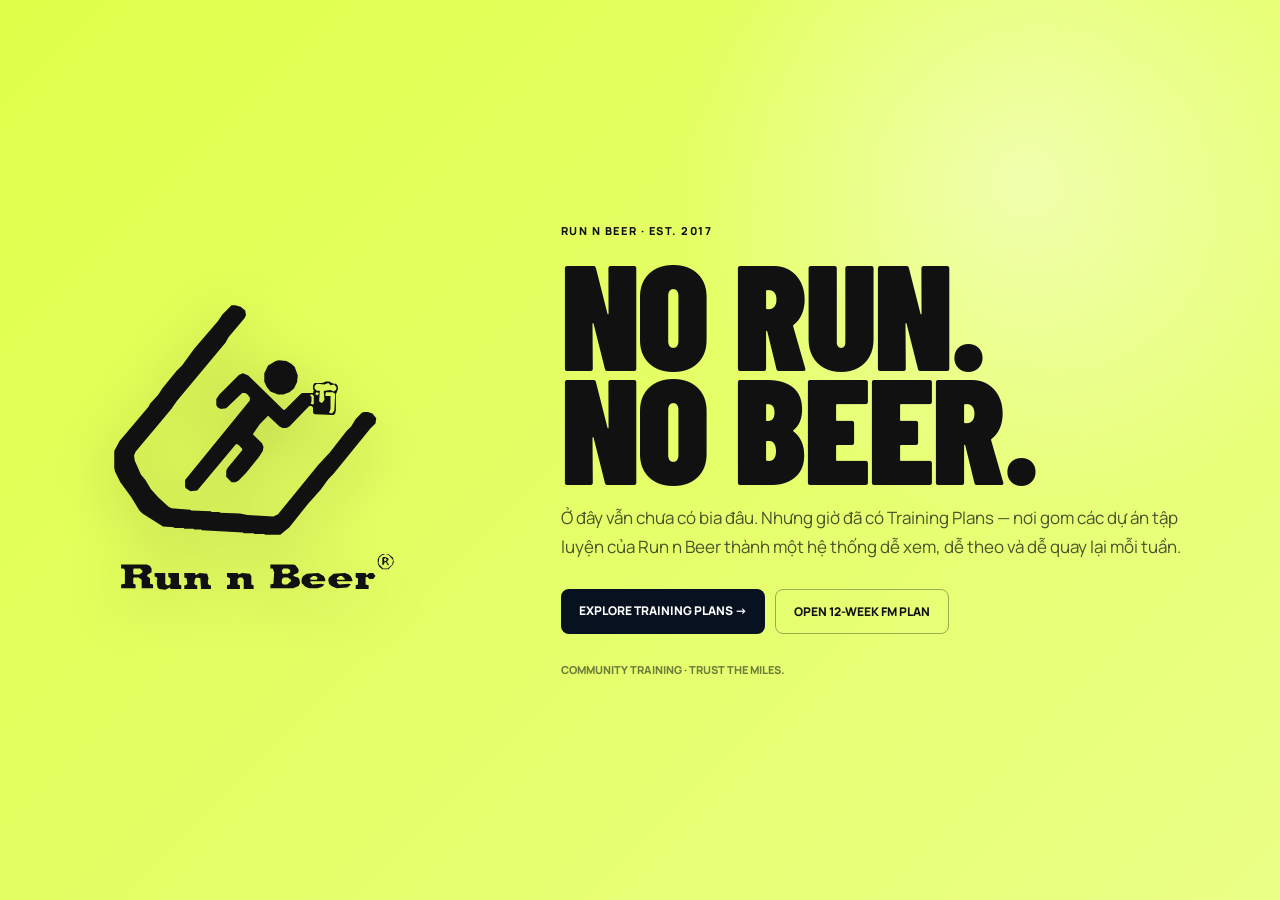
==== index.html @ bb9e76ec "Use updated Run n Beer logo on homepage" ====
<!DOCTYPE html>
<html lang="vi">
<head>
  <meta charset="utf-8" />
  <meta name="viewport" content="width=device-width,initial-scale=1" />
  <title>Run n Beer — No Run No Beer</title>
  <meta name="description" content="Run n Beer community training hub." />
  <link rel="preconnect" href="https://fonts.googleapis.com">
  <link rel="preconnect" href="https://fonts.gstatic.com" crossorigin>
  <link href="https://fonts.googleapis.com/css2?family=Barlow+Condensed:wght@700;800;900&family=Manrope:wght@400;600;700;800&display=swap" rel="stylesheet">
  <link rel="stylesheet" href="/assets/site.css" />
  <style>
    .home-hero{min-height:100vh;display:grid;align-items:center;position:relative;overflow:hidden;background:linear-gradient(135deg,#dfff4a 0%,#eaff86 100%);color:#111}
    .home-hero:before{content:'';position:absolute;inset:0;background:radial-gradient(circle at 80% 20%,rgba(255,255,255,.45),transparent 28%)}
    .home-grid{position:relative;display:grid;grid-template-columns:.8fr 1.2fr;gap:48px;align-items:center;padding-top:54px;padding-bottom:54px}
    .home-logo{width:min(310px,70vw);filter:drop-shadow(0 14px 30px rgba(0,0,0,.2))}
    .home-kicker{font-size:11px;font-weight:900;text-transform:uppercase;letter-spacing:.14em}
    .home-title{font:900 clamp(70px,12vw,150px)/.76 'Barlow Condensed',sans-serif;text-transform:uppercase;margin:16px 0 22px;letter-spacing:-.02em}
    .home-title span{display:block}
    .home-copy{max-width:620px;font-size:17px;line-height:1.7;color:rgba(17,17,17,.72)}
    .home-actions{display:flex;gap:10px;flex-wrap:wrap;margin-top:28px}
    .home-primary{display:inline-flex;padding:13px 18px;border-radius:8px;background:#08111f;color:#fff!important;font-size:12px;font-weight:900;text-transform:uppercase}
    .home-secondary{display:inline-flex;padding:13px 18px;border-radius:8px;border:1px solid rgba(17,17,17,.35);color:#111!important;font-size:12px;font-weight:900;text-transform:uppercase}
    .home-note{margin-top:28px;font-size:11px;font-weight:800;text-transform:uppercase;color:rgba(17,17,17,.55)}
    @media(max-width:760px){.home-grid{grid-template-columns:1fr;text-align:center}.home-logo{margin:auto}.home-copy{margin:auto}.home-actions{justify-content:center}.home-title{font-size:84px}}
  </style>
</head>
<body class="rn-site">
  <main class="home-hero">
    <div class="rn-wrap home-grid">
      <div><img class="home-logo" src="/logo.svg" alt="Run n Beer logo"></div>
      <div>
        <div class="home-kicker">Run n Beer · Est. 2017</div>
        <h1 class="home-title"><span>No Run.</span><span>No Beer.</span></h1>
        <p class="home-copy">Ở đây vẫn chưa có bia đâu. Nhưng giờ đã có Training Plans — nơi gom các dự án tập luyện của Run n Beer thành một hệ thống dễ xem, dễ theo và dễ quay lại mỗi tuần.</p>
        <div class="home-actions">
          <a class="home-primary" href="/plan/">Explore Training Plans →</a>
          <a class="home-secondary" href="/plan/full-marathon/12-week/">Open 12-Week FM Plan</a>
        </div>
        <div class="home-note">Community training · Trust the miles.</div>
      </div>
    </div>
  </main>
</body>
</html>
---- assets/site.css ----
:root{--rn-navy:#08111f;--rn-navy2:#111f38;--rn-cream:#f7f1e3;--rn-orange:#f59e0b;--rn-lime:#dfff4a;--rn-muted:#aeb8c8;--rn-line:rgba(255,255,255,.12);--rn-ink:#142033}*{box-sizing:border-box}html{scroll-behavior:smooth}body.rn-site{margin:0;background:var(--rn-navy);color:#fff;font-family:Manrope,Arial,sans-serif;-webkit-font-smoothing:antialiased}body.rn-site a{color:inherit;text-decoration:none}.rn-wrap{max-width:1180px;margin:auto;padding:0 22px}.rn-breadcrumb{height:40px;display:flex;align-items:center;gap:8px;border-bottom:1px solid var(--rn-line);font-size:10px;font-weight:800;text-transform:uppercase;color:var(--rn-muted);white-space:nowrap;overflow:auto}.rn-breadcrumb a:hover{color:var(--rn-lime)}.rn-top{position:sticky;top:0;z-index:20;background:rgba(8,17,31,.92);backdrop-filter:blur(12px);border-bottom:1px solid var(--rn-line)}.rn-nav{height:64px;display:flex;align-items:center;justify-content:space-between;gap:20px}.rn-brand{display:flex;align-items:center;gap:10px;font:900 21px 'Barlow Condensed',sans-serif;text-transform:uppercase}.rn-brand img{width:34px;height:34px;border-radius:50%;object-fit:cover}.rn-brand b{color:var(--rn-orange)}.rn-links{display:flex;gap:22px;font-size:11px;font-weight:800;text-transform:uppercase;color:#d7deea}.rn-links a:hover{color:var(--rn-lime)}.rn-hero{position:relative;overflow:hidden;border-bottom:1px solid var(--rn-line);padding:86px 0 68px}.rn-hero:after{content:'R+B';position:absolute;right:-20px;bottom:-82px;font:900 clamp(180px,28vw,390px)/.7 'Barlow Condensed',sans-serif;color:rgba(255,255,255,.025);pointer-events:none}.rn-eyebrow{color:var(--rn-lime);font-size:11px;font-weight:800;text-transform:uppercase;letter-spacing:.13em}.rn-title{font:900 clamp(66px,10vw,128px)/.78 'Barlow Condensed',sans-serif;text-transform:uppercase;margin:18px 0 26px;max-width:900px}.rn-title .accent{color:var(--rn-orange)}.rn-lead{max-width:700px;color:var(--rn-muted);font-size:18px;line-height:1.7}.rn-actions{display:flex;gap:10px;flex-wrap:wrap;margin-top:28px}.rn-btn{display:inline-flex;align-items:center;justify-content:center;background:var(--rn-lime);color:#111!important;padding:13px 17px;border-radius:8px;font-size:12px;font-weight:900;text-transform:uppercase;transition:.18s}.rn-btn:hover{transform:translateY(-2px)}.rn-btn.secondary{background:transparent;color:#fff!important;border:1px solid var(--rn-line)}.rn-btn.secondary:hover{border-color:var(--rn-lime);color:var(--rn-lime)!important}.rn-section{padding:72px 0 94px}.rn-section-head{display:flex;justify-content:space-between;align-items:end;border-bottom:1px solid var(--rn-line);padding-bottom:18px;margin-bottom:32px}.rn-section-head h2{font:900 clamp(46px,7vw,76px)/.9 'Barlow Condensed',sans-serif;text-transform:uppercase;margin:5px 0}.rn-grid{display:grid;grid-template-columns:repeat(2,1fr);gap:14px}.rn-card{border:1px solid var(--rn-line);background:var(--rn-navy2);border-radius:16px;padding:28px;min-height:230px;display:flex;flex-direction:column;justify-content:space-between;transition:.18s}.rn-card:hover{transform:translateY(-3px);border-color:var(--rn-lime)}.rn-tag{font-size:10px;font-weight:900;color:var(--rn-orange);text-transform:uppercase;letter-spacing:.08em}.rn-card h2,.rn-card h3{font:900 44px/.95 'Barlow Condensed',sans-serif;text-transform:uppercase;margin:12px 0}.rn-card p{color:var(--rn-muted);line-height:1.65}.rn-go{font-size:11px;font-weight:900;text-transform:uppercase;color:var(--rn-lime);margin-top:24px}.rn-pills{display:flex;gap:9px;flex-wrap:wrap;margin-top:26px}.rn-pill{border:1px solid var(--rn-line);padding:8px 11px;border-radius:999px;font-size:10px;font-weight:800;text-transform:uppercase;color:#d7deea}.rn-footer{border-top:1px solid var(--rn-line);padding:30px 0 45px;color:var(--rn-muted);font-size:11px}.rn-footer-inner{display:flex;justify-content:space-between;gap:16px;flex-wrap:wrap}.rn-motto{font:800 15px 'Barlow Condensed',sans-serif;text-transform:uppercase;color:#fff}@media(max-width:760px){.rn-links{display:none}.rn-grid{grid-template-columns:1fr}.rn-hero{padding:64px 0 54px}.rn-title{font-size:72px}.rn-card{min-height:210px}.rn-footer-inner{display:block}.rn-motto{margin-top:8px}}
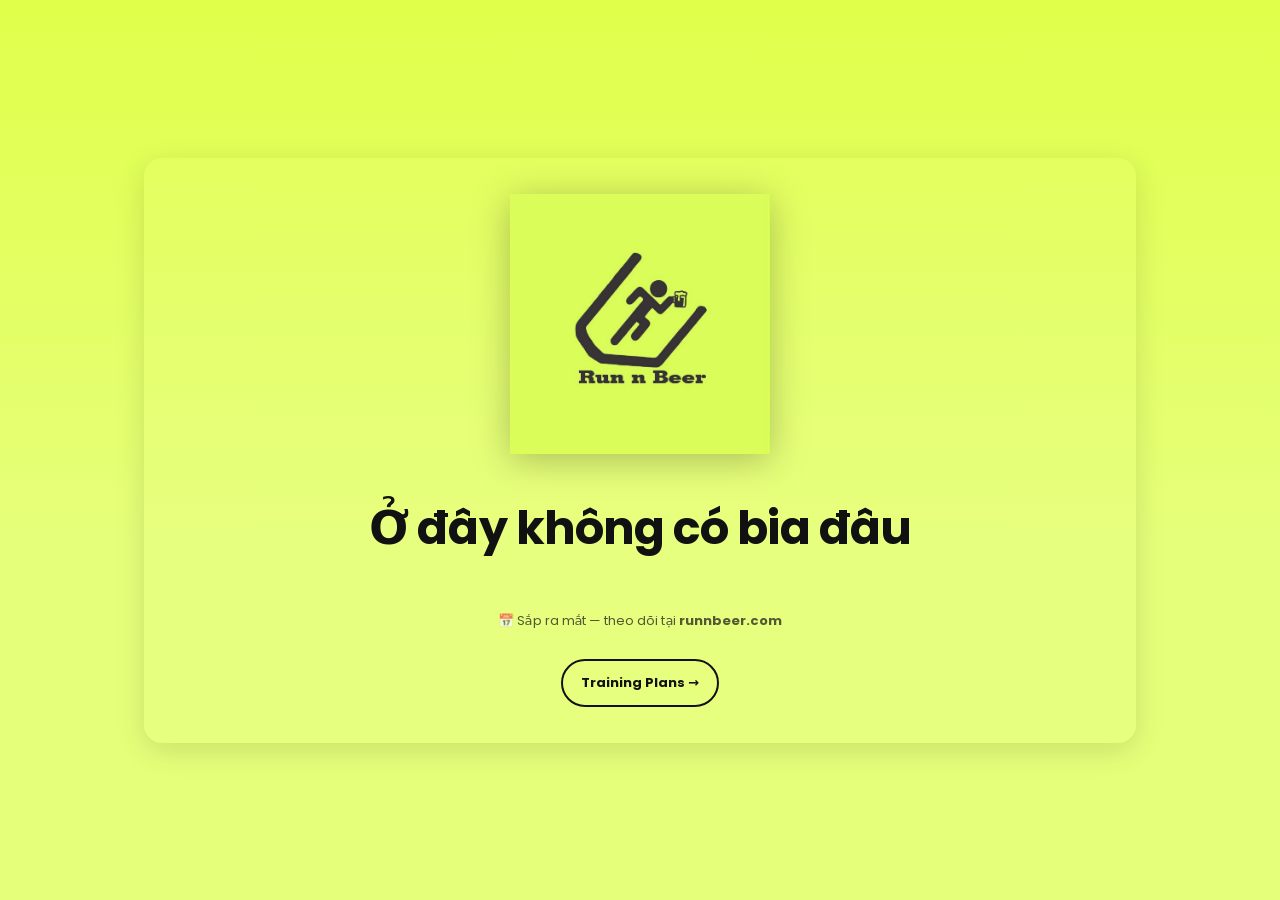
==== commit 157e2785: "Revert homepage to original logo and bubble effect" ====
--- a/index.html
+++ b/index.html
@@ -3,43 +3,125 @@
 <head>
   <meta charset="utf-8" />
   <meta name="viewport" content="width=device-width,initial-scale=1" />
-  <title>Run n Beer — No Run No Beer</title>
-  <meta name="description" content="Run n Beer community training hub." />
-  <link rel="preconnect" href="https://fonts.googleapis.com">
-  <link rel="preconnect" href="https://fonts.gstatic.com" crossorigin>
-  <link href="https://fonts.googleapis.com/css2?family=Barlow+Condensed:wght@700;800;900&family=Manrope:wght@400;600;700;800&display=swap" rel="stylesheet">
-  <link rel="stylesheet" href="/assets/site.css" />
+  <title>Run n Beer — Ở đây không có bia đâu</title>
+  <link href="https://fonts.googleapis.com/css2?family=Poppins:wght@400;600;700&display=swap" rel="stylesheet">
   <style>
-    .home-hero{min-height:100vh;display:grid;align-items:center;position:relative;overflow:hidden;background:linear-gradient(135deg,#dfff4a 0%,#eaff86 100%);color:#111}
-    .home-hero:before{content:'';position:absolute;inset:0;background:radial-gradient(circle at 80% 20%,rgba(255,255,255,.45),transparent 28%)}
-    .home-grid{position:relative;display:grid;grid-template-columns:.8fr 1.2fr;gap:48px;align-items:center;padding-top:54px;padding-bottom:54px}
-    .home-logo{width:min(310px,70vw);filter:drop-shadow(0 14px 30px rgba(0,0,0,.2))}
-    .home-kicker{font-size:11px;font-weight:900;text-transform:uppercase;letter-spacing:.14em}
-    .home-title{font:900 clamp(70px,12vw,150px)/.76 'Barlow Condensed',sans-serif;text-transform:uppercase;margin:16px 0 22px;letter-spacing:-.02em}
-    .home-title span{display:block}
-    .home-copy{max-width:620px;font-size:17px;line-height:1.7;color:rgba(17,17,17,.72)}
-    .home-actions{display:flex;gap:10px;flex-wrap:wrap;margin-top:28px}
-    .home-primary{display:inline-flex;padding:13px 18px;border-radius:8px;background:#08111f;color:#fff!important;font-size:12px;font-weight:900;text-transform:uppercase}
-    .home-secondary{display:inline-flex;padding:13px 18px;border-radius:8px;border:1px solid rgba(17,17,17,.35);color:#111!important;font-size:12px;font-weight:900;text-transform:uppercase}
-    .home-note{margin-top:28px;font-size:11px;font-weight:800;text-transform:uppercase;color:rgba(17,17,17,.55)}
-    @media(max-width:760px){.home-grid{grid-template-columns:1fr;text-align:center}.home-logo{margin:auto}.home-copy{margin:auto}.home-actions{justify-content:center}.home-title{font-size:84px}}
+    :root{
+      --bg: #dfff4a;
+      --accent: #111;
+      --muted: rgba(17,17,17,0.7);
+    }
+    html,body{height:100%;margin:0;font-family:'Poppins',system-ui,Segoe UI,Roboto,'Helvetica Neue',Arial;}
+    body{
+      background: linear-gradient(180deg, var(--bg), #e6ff7a 60%);
+      display:flex;
+      align-items:center;
+      justify-content:center;
+      text-rendering:optimizeLegibility;
+      -webkit-font-smoothing:antialiased;
+    }
+    .card{
+      width: min(920px, 94vw);
+      background: rgba(255,255,255,0.04);
+      border-radius:18px;
+      padding:36px;
+      box-shadow: 0 8px 30px rgba(0,0,0,0.12);
+      display:flex;
+      gap:28px;
+      align-items:center;
+      justify-content:center;
+      flex-direction:column;
+      text-align:center;
+      transform: translateY(0);
+      animation: popIn 700ms cubic-bezier(.2,.9,.3,1);
+    }
+    @keyframes popIn {
+      from { transform: translateY(10px) scale(.995); opacity:0; }
+      to { transform: translateY(0) scale(1); opacity:1; }
+    }
+    img.logo {
+      width: 260px;
+      max-width: 55%;
+      height: auto;
+      filter: drop-shadow(0 6px 18px rgba(0,0,0,0.25));
+    }
+    h1{
+      margin: 12px 0 6px;
+      font-size: 46px;
+      color: var(--accent);
+      letter-spacing: -0.02em;
+    }
+    p.lead{
+      margin:0;
+      color: var(--muted);
+      font-size:18px;
+    }
+    .cta{
+      display:inline-flex;
+      align-items:center;
+      justify-content:center;
+      padding:12px 18px;
+      border:2px solid #111;
+      border-radius:999px;
+      color:#111;
+      text-decoration:none;
+      font-size:13px;
+      font-weight:700;
+      transition:160ms ease;
+    }
+    .cta:hover{background:#111;color:var(--bg);transform:translateY(-2px)}
+
+    .bubbles{
+      position: absolute;
+      inset: 0;
+      pointer-events: none;
+      overflow: hidden;
+    }
+    .bubble{
+      position: absolute;
+      bottom: -120px;
+      width: 18px;
+      height: 18px;
+      background: rgba(255,255,255,0.45);
+      border-radius:50%;
+      filter: blur(6px);
+      animation: rise 8s linear infinite;
+      opacity: 0.75;
+    }
+    .bubble:nth-child(1){ left: 12%; width: 28px; height:28px; animation-duration:9s; animation-delay:0s; }
+    .bubble:nth-child(2){ left: 28%; width: 14px; height:14px; animation-duration:7.5s; animation-delay:1s; }
+    .bubble:nth-child(3){ left: 48%; width: 22px; height:22px; animation-duration:10s; animation-delay:2s; }
+    .bubble:nth-child(4){ left: 68%; width: 16px; height:16px; animation-duration:8.5s; animation-delay:3s; }
+    .bubble:nth-child(5){ left: 86%; width: 24px; height:24px; animation-duration:11s; animation-delay:1.5s; }
+
+    @keyframes rise {
+      0% { transform: translateY(0) scale(0.9); opacity:0; }
+      10% { opacity:0.7; }
+      100% { transform: translateY(-120vh) scale(1.2); opacity:0; }
+    }
+
+    footer{ margin-top:14px; font-size:13px; color:var(--muted) }
+    @media (max-width:520px){
+      h1{ font-size:28px; }
+      .card{ padding:20px; border-radius:14px; gap:12px; }
+      img.logo{ width: 180px; }
+    }
   </style>
 </head>
-<body class="rn-site">
-  <main class="home-hero">
-    <div class="rn-wrap home-grid">
-      <div><img class="home-logo" src="/logo.svg" alt="Run n Beer logo"></div>
-      <div>
-        <div class="home-kicker">Run n Beer · Est. 2017</div>
-        <h1 class="home-title"><span>No Run.</span><span>No Beer.</span></h1>
-        <p class="home-copy">Ở đây vẫn chưa có bia đâu. Nhưng giờ đã có Training Plans — nơi gom các dự án tập luyện của Run n Beer thành một hệ thống dễ xem, dễ theo và dễ quay lại mỗi tuần.</p>
-        <div class="home-actions">
-          <a class="home-primary" href="/plan/">Explore Training Plans →</a>
-          <a class="home-secondary" href="/plan/full-marathon/12-week/">Open 12-Week FM Plan</a>
-        </div>
-        <div class="home-note">Community training · Trust the miles.</div>
-      </div>
-    </div>
+<body>
+  <div class="bubbles" aria-hidden="true">
+    <div class="bubble"></div>
+    <div class="bubble"></div>
+    <div class="bubble"></div>
+    <div class="bubble"></div>
+    <div class="bubble"></div>
+  </div>
+
+  <main class="card" role="main" aria-labelledby="title">
+    <img src="logo.jpg" alt="Run n Beer logo" class="logo" />
+    <h1 id="title">Ở đây không có bia đâu</h1>
+    <footer>📅 Sắp ra mắt — theo dõi tại <strong>runnbeer.com</strong></footer>
+    <a class="cta" href="/plan/">Training Plans →</a>
   </main>
 </body>
 </html>
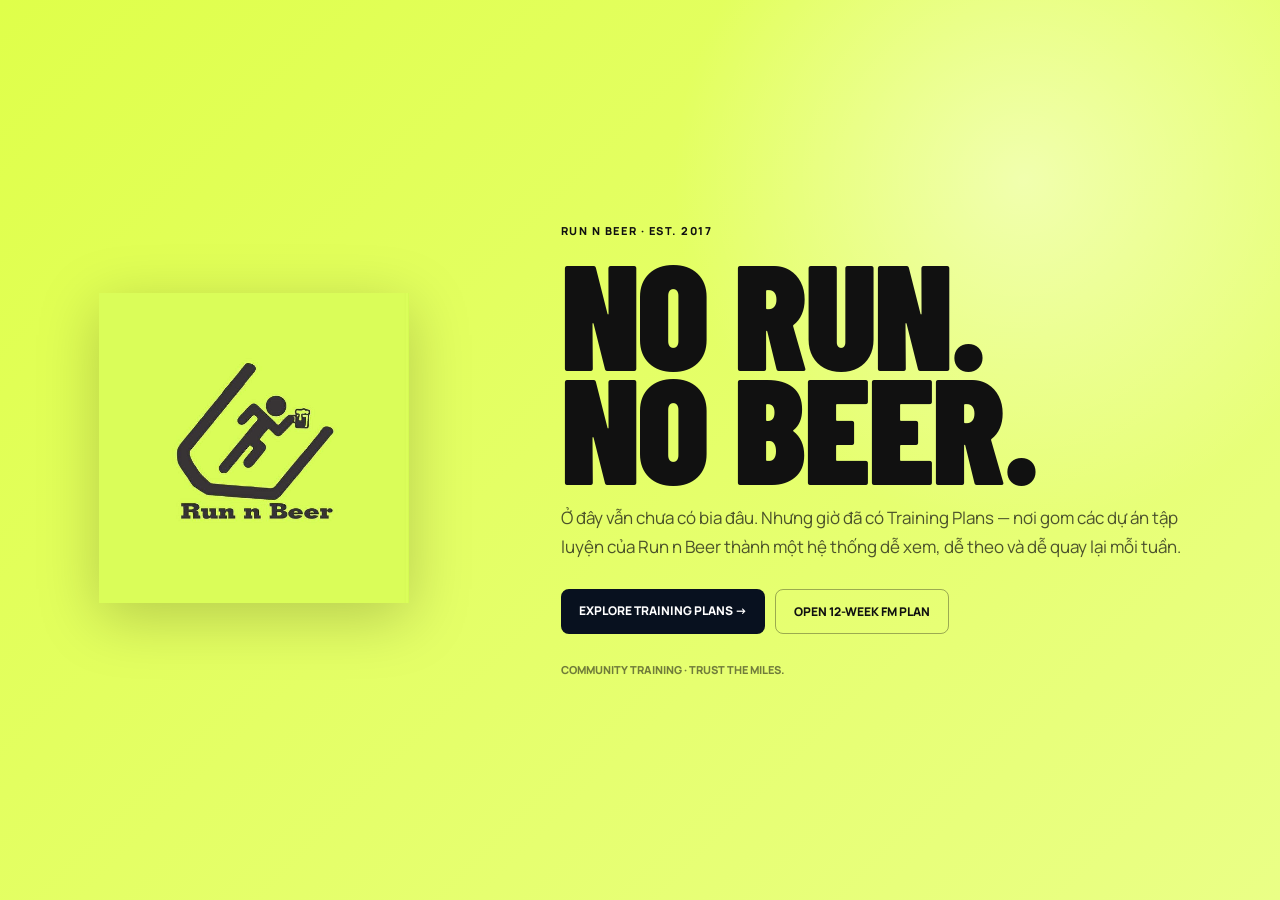
==== commit 07904b8b: "Restore No Run No Beer homepage with original logo" ====
--- a/index.html
+++ b/index.html
@@ -3,125 +3,43 @@
 <head>
   <meta charset="utf-8" />
   <meta name="viewport" content="width=device-width,initial-scale=1" />
-  <title>Run n Beer — Ở đây không có bia đâu</title>
-  <link href="https://fonts.googleapis.com/css2?family=Poppins:wght@400;600;700&display=swap" rel="stylesheet">
+  <title>Run n Beer — No Run No Beer</title>
+  <meta name="description" content="Run n Beer community training hub." />
+  <link rel="preconnect" href="https://fonts.googleapis.com">
+  <link rel="preconnect" href="https://fonts.gstatic.com" crossorigin>
+  <link href="https://fonts.googleapis.com/css2?family=Barlow+Condensed:wght@700;800;900&family=Manrope:wght@400;600;700;800&display=swap" rel="stylesheet">
+  <link rel="stylesheet" href="/assets/site.css" />
   <style>
-    :root{
-      --bg: #dfff4a;
-      --accent: #111;
-      --muted: rgba(17,17,17,0.7);
-    }
-    html,body{height:100%;margin:0;font-family:'Poppins',system-ui,Segoe UI,Roboto,'Helvetica Neue',Arial;}
-    body{
-      background: linear-gradient(180deg, var(--bg), #e6ff7a 60%);
-      display:flex;
-      align-items:center;
-      justify-content:center;
-      text-rendering:optimizeLegibility;
-      -webkit-font-smoothing:antialiased;
-    }
-    .card{
-      width: min(920px, 94vw);
-      background: rgba(255,255,255,0.04);
-      border-radius:18px;
-      padding:36px;
-      box-shadow: 0 8px 30px rgba(0,0,0,0.12);
-      display:flex;
-      gap:28px;
-      align-items:center;
-      justify-content:center;
-      flex-direction:column;
-      text-align:center;
-      transform: translateY(0);
-      animation: popIn 700ms cubic-bezier(.2,.9,.3,1);
-    }
-    @keyframes popIn {
-      from { transform: translateY(10px) scale(.995); opacity:0; }
-      to { transform: translateY(0) scale(1); opacity:1; }
-    }
-    img.logo {
-      width: 260px;
-      max-width: 55%;
-      height: auto;
-      filter: drop-shadow(0 6px 18px rgba(0,0,0,0.25));
-    }
-    h1{
-      margin: 12px 0 6px;
-      font-size: 46px;
-      color: var(--accent);
-      letter-spacing: -0.02em;
-    }
-    p.lead{
-      margin:0;
-      color: var(--muted);
-      font-size:18px;
-    }
-    .cta{
-      display:inline-flex;
-      align-items:center;
-      justify-content:center;
-      padding:12px 18px;
-      border:2px solid #111;
-      border-radius:999px;
-      color:#111;
-      text-decoration:none;
-      font-size:13px;
-      font-weight:700;
-      transition:160ms ease;
-    }
-    .cta:hover{background:#111;color:var(--bg);transform:translateY(-2px)}
-
-    .bubbles{
-      position: absolute;
-      inset: 0;
-      pointer-events: none;
-      overflow: hidden;
-    }
-    .bubble{
-      position: absolute;
-      bottom: -120px;
-      width: 18px;
-      height: 18px;
-      background: rgba(255,255,255,0.45);
-      border-radius:50%;
-      filter: blur(6px);
-      animation: rise 8s linear infinite;
-      opacity: 0.75;
-    }
-    .bubble:nth-child(1){ left: 12%; width: 28px; height:28px; animation-duration:9s; animation-delay:0s; }
-    .bubble:nth-child(2){ left: 28%; width: 14px; height:14px; animation-duration:7.5s; animation-delay:1s; }
-    .bubble:nth-child(3){ left: 48%; width: 22px; height:22px; animation-duration:10s; animation-delay:2s; }
-    .bubble:nth-child(4){ left: 68%; width: 16px; height:16px; animation-duration:8.5s; animation-delay:3s; }
-    .bubble:nth-child(5){ left: 86%; width: 24px; height:24px; animation-duration:11s; animation-delay:1.5s; }
-
-    @keyframes rise {
-      0% { transform: translateY(0) scale(0.9); opacity:0; }
-      10% { opacity:0.7; }
-      100% { transform: translateY(-120vh) scale(1.2); opacity:0; }
-    }
-
-    footer{ margin-top:14px; font-size:13px; color:var(--muted) }
-    @media (max-width:520px){
-      h1{ font-size:28px; }
-      .card{ padding:20px; border-radius:14px; gap:12px; }
-      img.logo{ width: 180px; }
-    }
+    .home-hero{min-height:100vh;display:grid;align-items:center;position:relative;overflow:hidden;background:linear-gradient(135deg,#dfff4a 0%,#eaff86 100%);color:#111}
+    .home-hero:before{content:'';position:absolute;inset:0;background:radial-gradient(circle at 80% 20%,rgba(255,255,255,.45),transparent 28%)}
+    .home-grid{position:relative;display:grid;grid-template-columns:.8fr 1.2fr;gap:48px;align-items:center;padding-top:54px;padding-bottom:54px}
+    .home-logo{width:min(310px,70vw);filter:drop-shadow(0 14px 30px rgba(0,0,0,.2))}
+    .home-kicker{font-size:11px;font-weight:900;text-transform:uppercase;letter-spacing:.14em}
+    .home-title{font:900 clamp(70px,12vw,150px)/.76 'Barlow Condensed',sans-serif;text-transform:uppercase;margin:16px 0 22px;letter-spacing:-.02em}
+    .home-title span{display:block}
+    .home-copy{max-width:620px;font-size:17px;line-height:1.7;color:rgba(17,17,17,.72)}
+    .home-actions{display:flex;gap:10px;flex-wrap:wrap;margin-top:28px}
+    .home-primary{display:inline-flex;padding:13px 18px;border-radius:8px;background:#08111f;color:#fff!important;font-size:12px;font-weight:900;text-transform:uppercase}
+    .home-secondary{display:inline-flex;padding:13px 18px;border-radius:8px;border:1px solid rgba(17,17,17,.35);color:#111!important;font-size:12px;font-weight:900;text-transform:uppercase}
+    .home-note{margin-top:28px;font-size:11px;font-weight:800;text-transform:uppercase;color:rgba(17,17,17,.55)}
+    @media(max-width:760px){.home-grid{grid-template-columns:1fr;text-align:center}.home-logo{margin:auto}.home-copy{margin:auto}.home-actions{justify-content:center}.home-title{font-size:84px}}
   </style>
 </head>
-<body>
-  <div class="bubbles" aria-hidden="true">
-    <div class="bubble"></div>
-    <div class="bubble"></div>
-    <div class="bubble"></div>
-    <div class="bubble"></div>
-    <div class="bubble"></div>
-  </div>
-
-  <main class="card" role="main" aria-labelledby="title">
-    <img src="logo.jpg" alt="Run n Beer logo" class="logo" />
-    <h1 id="title">Ở đây không có bia đâu</h1>
-    <footer>📅 Sắp ra mắt — theo dõi tại <strong>runnbeer.com</strong></footer>
-    <a class="cta" href="/plan/">Training Plans →</a>
+<body class="rn-site">
+  <main class="home-hero">
+    <div class="rn-wrap home-grid">
+      <div><img class="home-logo" src="/logo.jpg" alt="Run n Beer logo"></div>
+      <div>
+        <div class="home-kicker">Run n Beer · Est. 2017</div>
+        <h1 class="home-title"><span>No Run.</span><span>No Beer.</span></h1>
+        <p class="home-copy">Ở đây vẫn chưa có bia đâu. Nhưng giờ đã có Training Plans — nơi gom các dự án tập luyện của Run n Beer thành một hệ thống dễ xem, dễ theo và dễ quay lại mỗi tuần.</p>
+        <div class="home-actions">
+          <a class="home-primary" href="/plan/">Explore Training Plans →</a>
+          <a class="home-secondary" href="/plan/full-marathon/12-week/">Open 12-Week FM Plan</a>
+        </div>
+        <div class="home-note">Community training · Trust the miles.</div>
+      </div>
+    </div>
   </main>
 </body>
 </html>
--- a/assets/site.css
+++ b/assets/site.css
@@ -0,0 +1 @@
+:root{--rn-navy:#08111f;--rn-navy2:#111f38;--rn-cream:#f7f1e3;--rn-orange:#f59e0b;--rn-lime:#dfff4a;--rn-muted:#aeb8c8;--rn-line:rgba(255,255,255,.12);--rn-ink:#142033}*{box-sizing:border-box}html{scroll-behavior:smooth}body.rn-site{margin:0;background:var(--rn-navy);color:#fff;font-family:Manrope,Arial,sans-serif;-webkit-font-smoothing:antialiased}body.rn-site a{color:inherit;text-decoration:none}.rn-wrap{max-width:1180px;margin:auto;padding:0 22px}.rn-breadcrumb{height:40px;display:flex;align-items:center;gap:8px;border-bottom:1px solid var(--rn-line);font-size:10px;font-weight:800;text-transform:uppercase;color:var(--rn-muted);white-space:nowrap;overflow:auto}.rn-breadcrumb a:hover{color:var(--rn-lime)}.rn-top{position:sticky;top:0;z-index:20;background:rgba(8,17,31,.92);backdrop-filter:blur(12px);border-bottom:1px solid var(--rn-line)}.rn-nav{height:64px;display:flex;align-items:center;justify-content:space-between;gap:20px}.rn-brand{display:flex;align-items:center;gap:10px;font:900 21px 'Barlow Condensed',sans-serif;text-transform:uppercase}.rn-brand img{width:34px;height:34px;border-radius:50%;object-fit:cover}.rn-brand b{color:var(--rn-orange)}.rn-links{display:flex;gap:22px;font-size:11px;font-weight:800;text-transform:uppercase;color:#d7deea}.rn-links a:hover{color:var(--rn-lime)}.rn-hero{position:relative;overflow:hidden;border-bottom:1px solid var(--rn-line);padding:86px 0 68px}.rn-hero:after{content:'R+B';position:absolute;right:-20px;bottom:-82px;font:900 clamp(180px,28vw,390px)/.7 'Barlow Condensed',sans-serif;color:rgba(255,255,255,.025);pointer-events:none}.rn-eyebrow{color:var(--rn-lime);font-size:11px;font-weight:800;text-transform:uppercase;letter-spacing:.13em}.rn-title{font:900 clamp(66px,10vw,128px)/.78 'Barlow Condensed',sans-serif;text-transform:uppercase;margin:18px 0 26px;max-width:900px}.rn-title .accent{color:var(--rn-orange)}.rn-lead{max-width:700px;color:var(--rn-muted);font-size:18px;line-height:1.7}.rn-actions{display:flex;gap:10px;flex-wrap:wrap;margin-top:28px}.rn-btn{display:inline-flex;align-items:center;justify-content:center;background:var(--rn-lime);color:#111!important;padding:13px 17px;border-radius:8px;font-size:12px;font-weight:900;text-transform:uppercase;transition:.18s}.rn-btn:hover{transform:translateY(-2px)}.rn-btn.secondary{background:transparent;color:#fff!important;border:1px solid var(--rn-line)}.rn-btn.secondary:hover{border-color:var(--rn-lime);color:var(--rn-lime)!important}.rn-section{padding:72px 0 94px}.rn-section-head{display:flex;justify-content:space-between;align-items:end;border-bottom:1px solid var(--rn-line);padding-bottom:18px;margin-bottom:32px}.rn-section-head h2{font:900 clamp(46px,7vw,76px)/.9 'Barlow Condensed',sans-serif;text-transform:uppercase;margin:5px 0}.rn-grid{display:grid;grid-template-columns:repeat(2,1fr);gap:14px}.rn-card{border:1px solid var(--rn-line);background:var(--rn-navy2);border-radius:16px;padding:28px;min-height:230px;display:flex;flex-direction:column;justify-content:space-between;transition:.18s}.rn-card:hover{transform:translateY(-3px);border-color:var(--rn-lime)}.rn-tag{font-size:10px;font-weight:900;color:var(--rn-orange);text-transform:uppercase;letter-spacing:.08em}.rn-card h2,.rn-card h3{font:900 44px/.95 'Barlow Condensed',sans-serif;text-transform:uppercase;margin:12px 0}.rn-card p{color:var(--rn-muted);line-height:1.65}.rn-go{font-size:11px;font-weight:900;text-transform:uppercase;color:var(--rn-lime);margin-top:24px}.rn-pills{display:flex;gap:9px;flex-wrap:wrap;margin-top:26px}.rn-pill{border:1px solid var(--rn-line);padding:8px 11px;border-radius:999px;font-size:10px;font-weight:800;text-transform:uppercase;color:#d7deea}.rn-footer{border-top:1px solid var(--rn-line);padding:30px 0 45px;color:var(--rn-muted);font-size:11px}.rn-footer-inner{display:flex;justify-content:space-between;gap:16px;flex-wrap:wrap}.rn-motto{font:800 15px 'Barlow Condensed',sans-serif;text-transform:uppercase;color:#fff}@media(max-width:760px){.rn-links{display:none}.rn-grid{grid-template-columns:1fr}.rn-hero{padding:64px 0 54px}.rn-title{font-size:72px}.rn-card{min-height:210px}.rn-footer-inner{display:block}.rn-motto{margin-top:8px}}
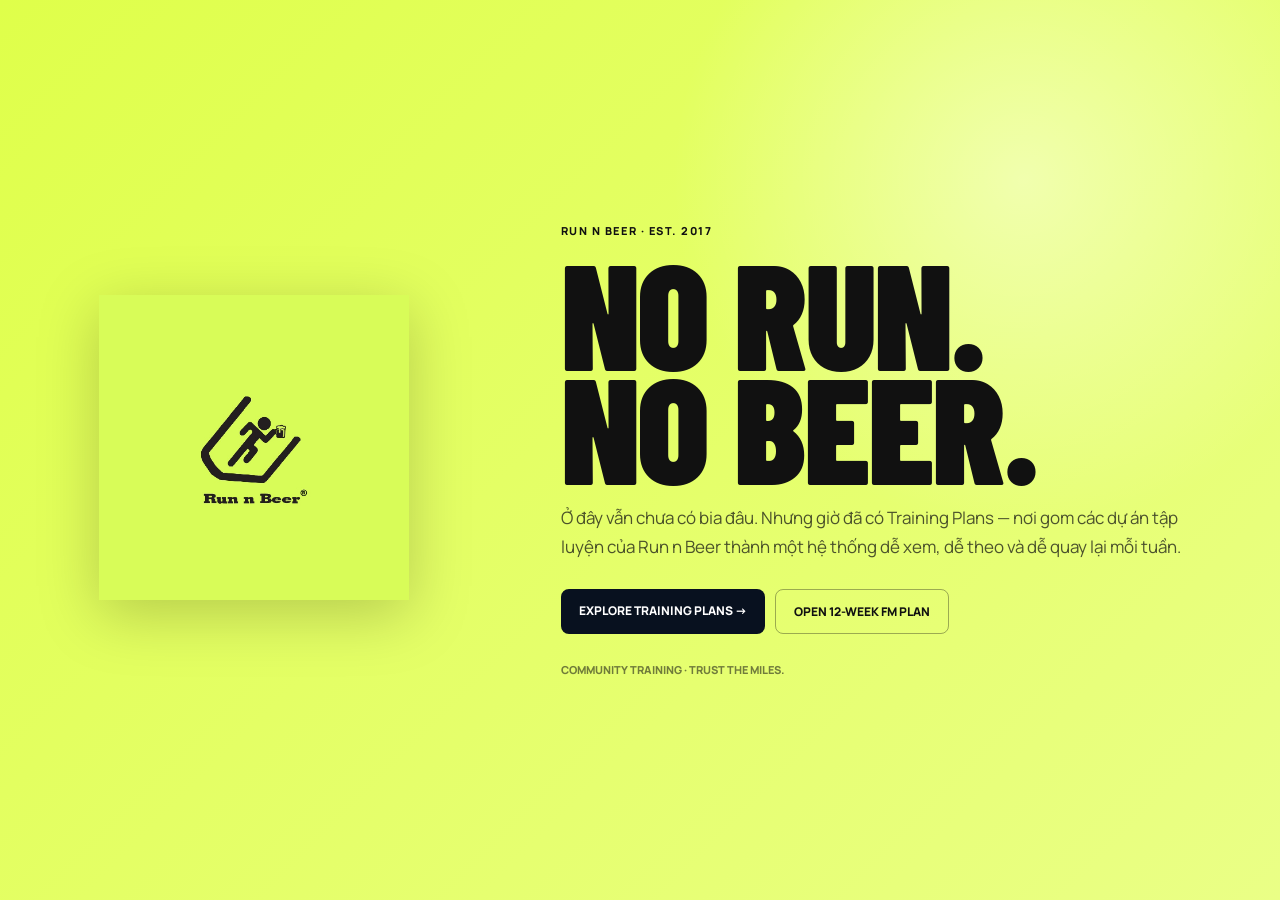
==== commit 8dca7a7f: "Update logo TM" ====
--- a/index.html
+++ b/index.html
@@ -28,7 +28,7 @@
 <body class="rn-site">
   <main class="home-hero">
     <div class="rn-wrap home-grid">
-      <div><img class="home-logo" src="/logo.jpg" alt="Run n Beer logo"></div>
+      <div><img class="home-logo" src="/Run n Beer TMlogo.jpg" alt="Run n Beer logo"></div>
       <div>
         <div class="home-kicker">Run n Beer · Est. 2017</div>
         <h1 class="home-title"><span>No Run.</span><span>No Beer.</span></h1>
@@ -42,4 +42,4 @@
     </div>
   </main>
 </body>
-</html>+</html>
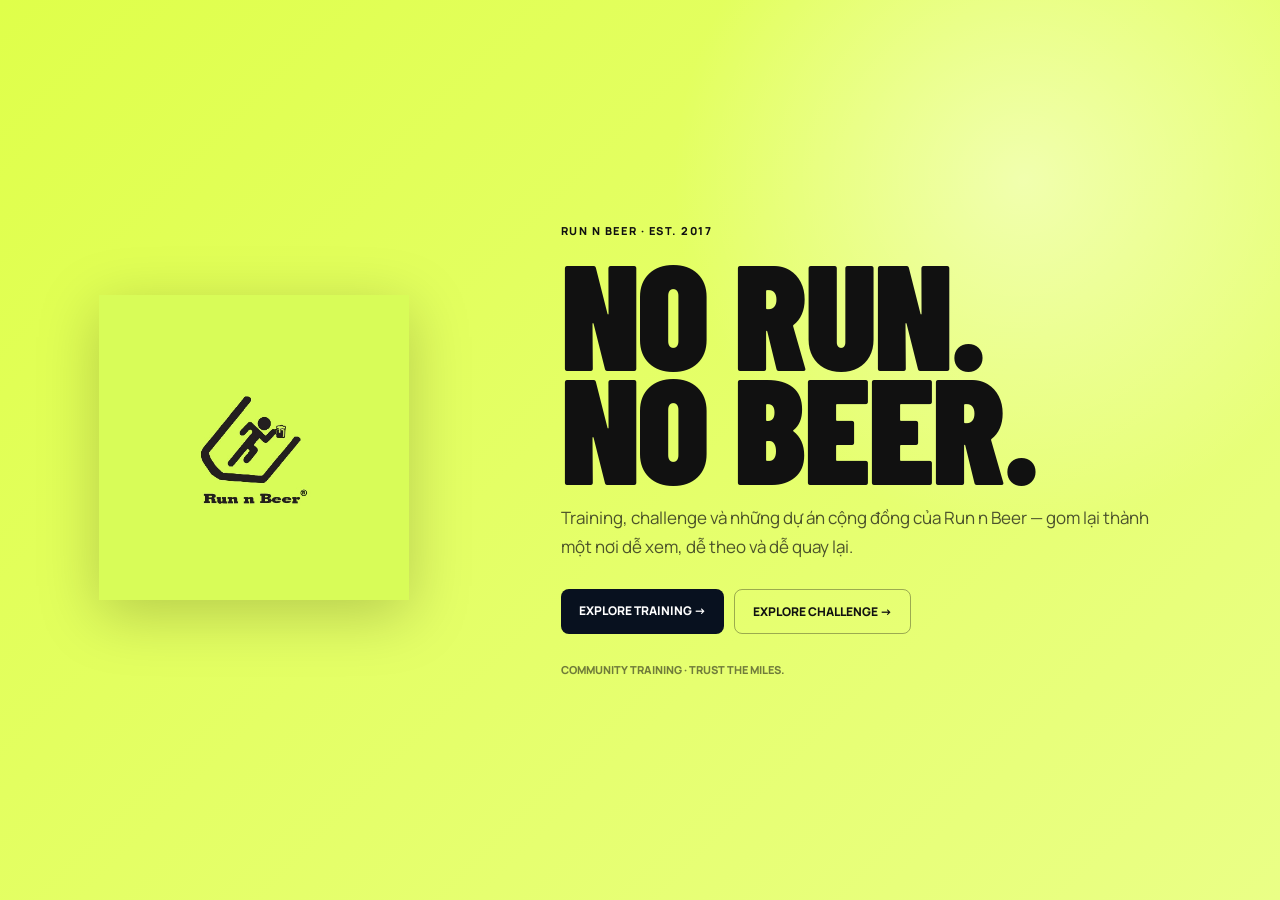
==== commit d8e77010: "Update homepage links for Training and Challenge architecture" ====
--- a/index.html
+++ b/index.html
@@ -4,11 +4,11 @@
   <meta charset="utf-8" />
   <meta name="viewport" content="width=device-width,initial-scale=1" />
   <title>Run n Beer — No Run No Beer</title>
-  <meta name="description" content="Run n Beer community training hub." />
+  <meta name="description" content="Run n Beer community training and challenge hub." />
   <link rel="preconnect" href="https://fonts.googleapis.com">
   <link rel="preconnect" href="https://fonts.gstatic.com" crossorigin>
   <link href="https://fonts.googleapis.com/css2?family=Barlow+Condensed:wght@700;800;900&family=Manrope:wght@400;600;700;800&display=swap" rel="stylesheet">
-  <link rel="stylesheet" href="/assets/site.css" />
+  <link rel="stylesheet" href="/assets/css/site.css" />
   <style>
     .home-hero{min-height:100vh;display:grid;align-items:center;position:relative;overflow:hidden;background:linear-gradient(135deg,#dfff4a 0%,#eaff86 100%);color:#111}
     .home-hero:before{content:'';position:absolute;inset:0;background:radial-gradient(circle at 80% 20%,rgba(255,255,255,.45),transparent 28%)}
@@ -28,14 +28,14 @@
 <body class="rn-site">
   <main class="home-hero">
     <div class="rn-wrap home-grid">
-      <div><img class="home-logo" src="/Run n Beer TMlogo.jpg" alt="Run n Beer logo"></div>
+      <div><img class="home-logo" src="/assets/images/logo/logo-tm.jpg" alt="Run n Beer logo"></div>
       <div>
         <div class="home-kicker">Run n Beer · Est. 2017</div>
         <h1 class="home-title"><span>No Run.</span><span>No Beer.</span></h1>
-        <p class="home-copy">Ở đây vẫn chưa có bia đâu. Nhưng giờ đã có Training Plans — nơi gom các dự án tập luyện của Run n Beer thành một hệ thống dễ xem, dễ theo và dễ quay lại mỗi tuần.</p>
+        <p class="home-copy">Training, challenge và những dự án cộng đồng của Run n Beer — gom lại thành một nơi dễ xem, dễ theo và dễ quay lại.</p>
         <div class="home-actions">
-          <a class="home-primary" href="/plan/">Explore Training Plans →</a>
-          <a class="home-secondary" href="/plan/full-marathon/12-week/">Open 12-Week FM Plan</a>
+          <a class="home-primary" href="/training/">Explore Training →</a>
+          <a class="home-secondary" href="/challenge/">Explore Challenge →</a>
         </div>
         <div class="home-note">Community training · Trust the miles.</div>
       </div>
--- a/assets/css/site.css
+++ b/assets/css/site.css
@@ -0,0 +1 @@
+:root{--rn-navy:#08111f;--rn-navy2:#111f38;--rn-cream:#f7f1e3;--rn-orange:#f59e0b;--rn-lime:#dfff4a;--rn-muted:#aeb8c8;--rn-line:rgba(255,255,255,.12);--rn-ink:#142033}*{box-sizing:border-box}html{scroll-behavior:smooth}body.rn-site{margin:0;background:var(--rn-navy);color:#fff;font-family:Manrope,Arial,sans-serif;-webkit-font-smoothing:antialiased}body.rn-site a{color:inherit;text-decoration:none}.rn-wrap{max-width:1180px;margin:auto;padding:0 22px}.rn-breadcrumb{height:40px;display:flex;align-items:center;gap:8px;border-bottom:1px solid var(--rn-line);font-size:10px;font-weight:800;text-transform:uppercase;color:var(--rn-muted);white-space:nowrap;overflow:auto}.rn-breadcrumb a:hover{color:var(--rn-lime)}.rn-top{position:sticky;top:0;z-index:20;background:rgba(8,17,31,.92);backdrop-filter:blur(12px);border-bottom:1px solid var(--rn-line)}.rn-nav{height:64px;display:flex;align-items:center;justify-content:space-between;gap:20px}.rn-brand{display:flex;align-items:center;gap:10px;font:900 21px 'Barlow Condensed',sans-serif;text-transform:uppercase}.rn-brand img{width:34px;height:34px;border-radius:50%;object-fit:cover}.rn-brand b{color:var(--rn-orange)}.rn-links{display:flex;gap:22px;font-size:11px;font-weight:800;text-transform:uppercase;color:#d7deea}.rn-links a:hover{color:var(--rn-lime)}.rn-hero{position:relative;overflow:hidden;border-bottom:1px solid var(--rn-line);padding:86px 0 68px}.rn-hero:after{content:'R+B';position:absolute;right:-20px;bottom:-82px;font:900 clamp(180px,28vw,390px)/.7 'Barlow Condensed',sans-serif;color:rgba(255,255,255,.025);pointer-events:none}.rn-eyebrow{color:var(--rn-lime);font-size:11px;font-weight:800;text-transform:uppercase;letter-spacing:.13em}.rn-title{font:900 clamp(66px,10vw,128px)/.78 'Barlow Condensed',sans-serif;text-transform:uppercase;margin:18px 0 26px;max-width:900px}.rn-title .accent{color:var(--rn-orange)}.rn-lead{max-width:700px;color:var(--rn-muted);font-size:18px;line-height:1.7}.rn-actions{display:flex;gap:10px;flex-wrap:wrap;margin-top:28px}.rn-btn{display:inline-flex;align-items:center;justify-content:center;background:var(--rn-lime);color:#111!important;padding:13px 17px;border-radius:8px;font-size:12px;font-weight:900;text-transform:uppercase;transition:.18s}.rn-btn:hover{transform:translateY(-2px)}.rn-btn.secondary{background:transparent;color:#fff!important;border:1px solid var(--rn-line)}.rn-btn.secondary:hover{border-color:var(--rn-lime);color:var(--rn-lime)!important}.rn-section{padding:72px 0 94px}.rn-section-head{display:flex;justify-content:space-between;align-items:end;border-bottom:1px solid var(--rn-line);padding-bottom:18px;margin-bottom:32px}.rn-section-head h2{font:900 clamp(46px,7vw,76px)/.9 'Barlow Condensed',sans-serif;text-transform:uppercase;margin:5px 0}.rn-grid{display:grid;grid-template-columns:repeat(2,1fr);gap:14px}.rn-card{border:1px solid var(--rn-line);background:var(--rn-navy2);border-radius:16px;padding:28px;min-height:230px;display:flex;flex-direction:column;justify-content:space-between;transition:.18s}.rn-card:hover{transform:translateY(-3px);border-color:var(--rn-lime)}.rn-tag{font-size:10px;font-weight:900;color:var(--rn-orange);text-transform:uppercase;letter-spacing:.08em}.rn-card h2,.rn-card h3{font:900 44px/.95 'Barlow Condensed',sans-serif;text-transform:uppercase;margin:12px 0}.rn-card p{color:var(--rn-muted);line-height:1.65}.rn-go{font-size:11px;font-weight:900;text-transform:uppercase;color:var(--rn-lime);margin-top:24px}.rn-pills{display:flex;gap:9px;flex-wrap:wrap;margin-top:26px}.rn-pill{border:1px solid var(--rn-line);padding:8px 11px;border-radius:999px;font-size:10px;font-weight:800;text-transform:uppercase;color:#d7deea}.rn-footer{border-top:1px solid var(--rn-line);padding:30px 0 45px;color:var(--rn-muted);font-size:11px}.rn-footer-inner{display:flex;justify-content:space-between;gap:16px;flex-wrap:wrap}.rn-motto{font:800 15px 'Barlow Condensed',sans-serif;text-transform:uppercase;color:#fff}@media(max-width:760px){.rn-links{display:none}.rn-grid{grid-template-columns:1fr}.rn-hero{padding:64px 0 54px}.rn-title{font-size:72px}.rn-card{min-height:210px}.rn-footer-inner{display:block}.rn-motto{margin-top:8px}}
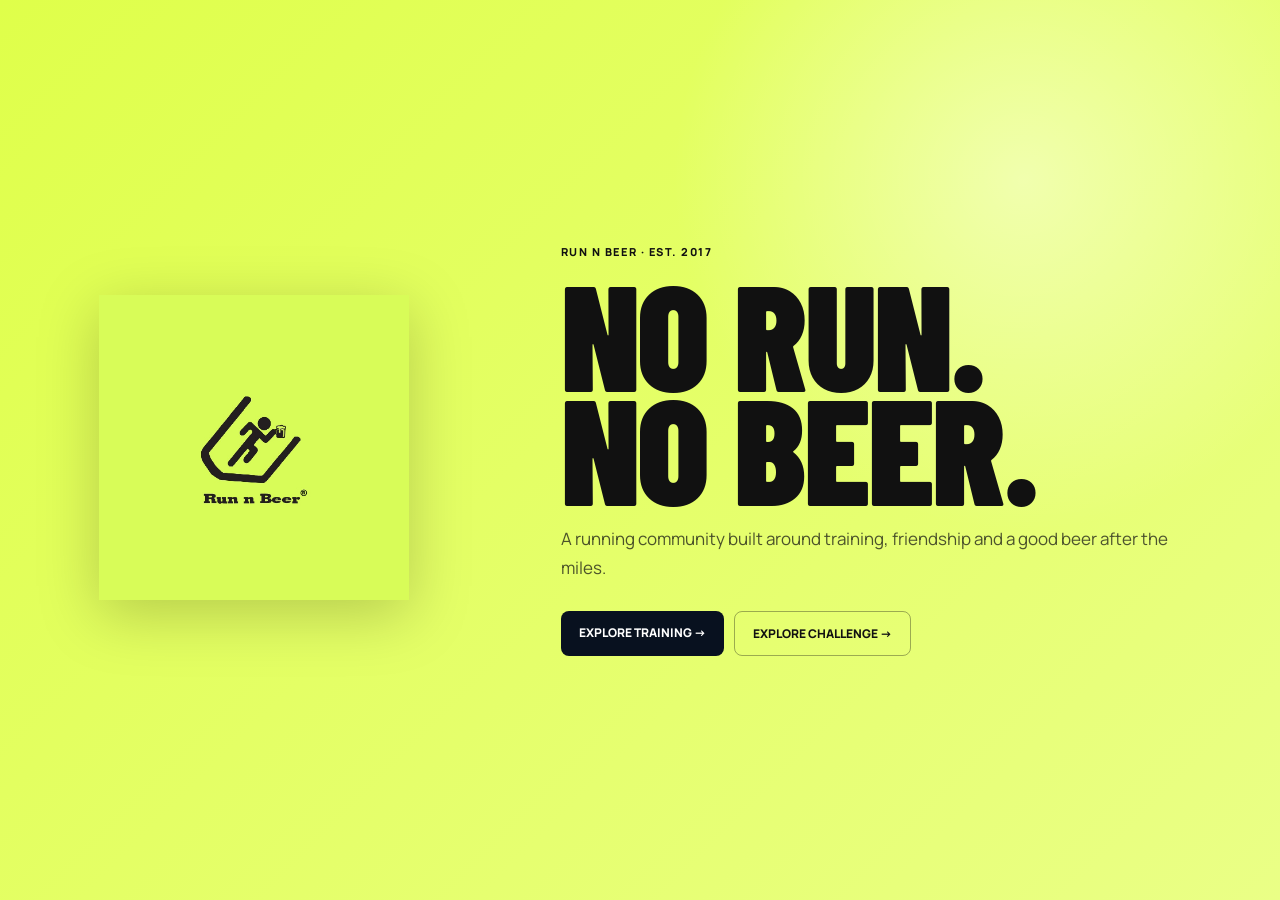
==== commit 85bfea1d: "Update home copy for clarity and engagement" ====
--- a/index.html
+++ b/index.html
@@ -32,12 +32,11 @@
       <div>
         <div class="home-kicker">Run n Beer · Est. 2017</div>
         <h1 class="home-title"><span>No Run.</span><span>No Beer.</span></h1>
-        <p class="home-copy">Training, challenge và những dự án cộng đồng của Run n Beer — gom lại thành một nơi dễ xem, dễ theo và dễ quay lại.</p>
+        <p class="home-copy">A running community built around training, friendship and a good beer after the miles.</p>
         <div class="home-actions">
           <a class="home-primary" href="/training/">Explore Training →</a>
           <a class="home-secondary" href="/challenge/">Explore Challenge →</a>
         </div>
-        <div class="home-note">Community training · Trust the miles.</div>
       </div>
     </div>
   </main>
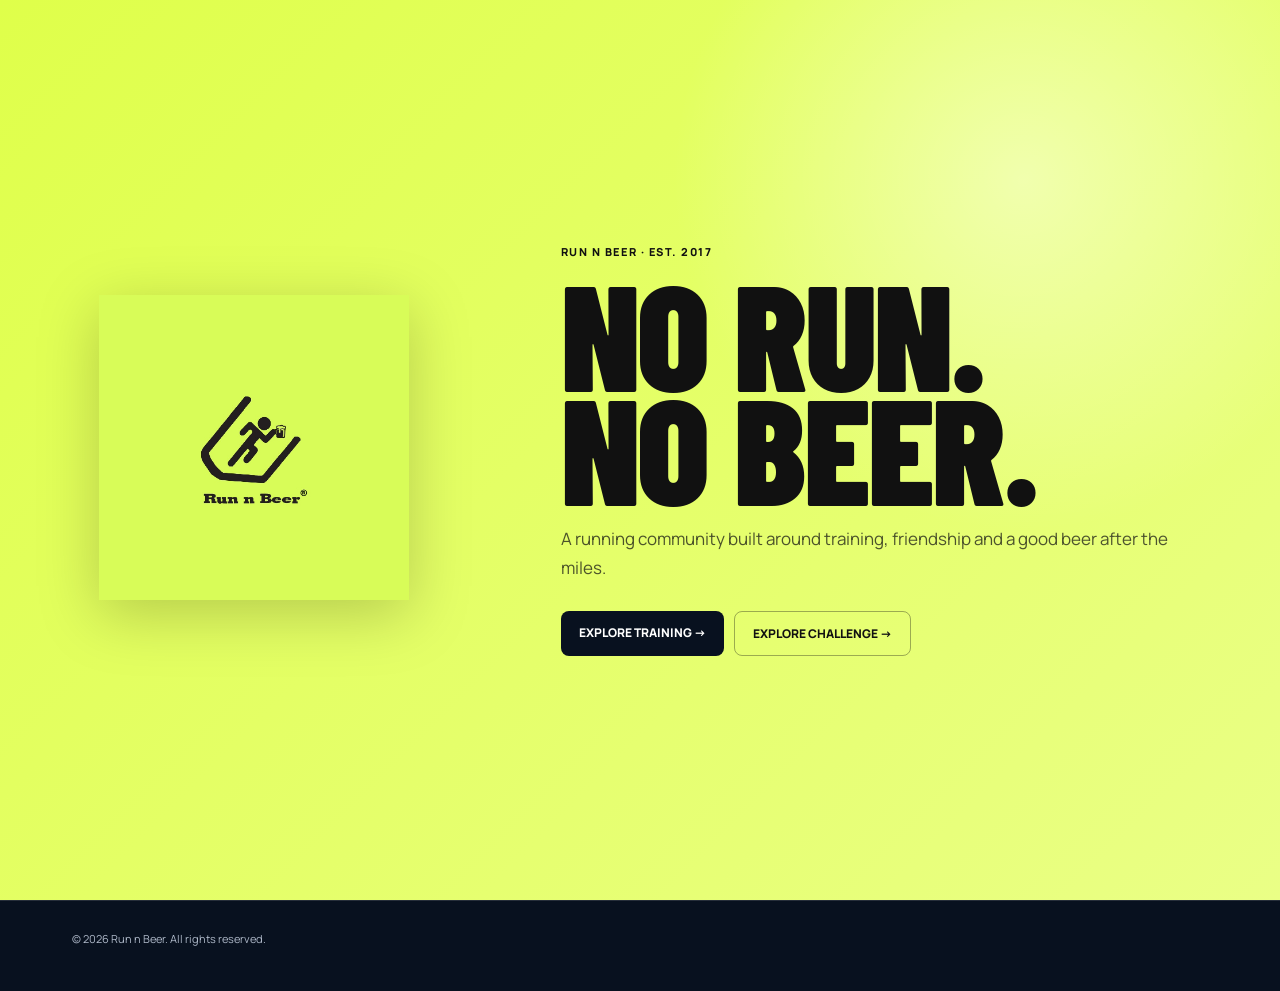
==== commit 1ef97b2f: "Add footer to index.html with copyright notice" ====
--- a/index.html
+++ b/index.html
@@ -40,5 +40,10 @@
       </div>
     </div>
   </main>
+  <footer class="rn-footer">
+  <div class="rn-wrap">
+    © 2026 Run n Beer. All rights reserved.
+  </div>
+</footer>
 </body>
 </html>
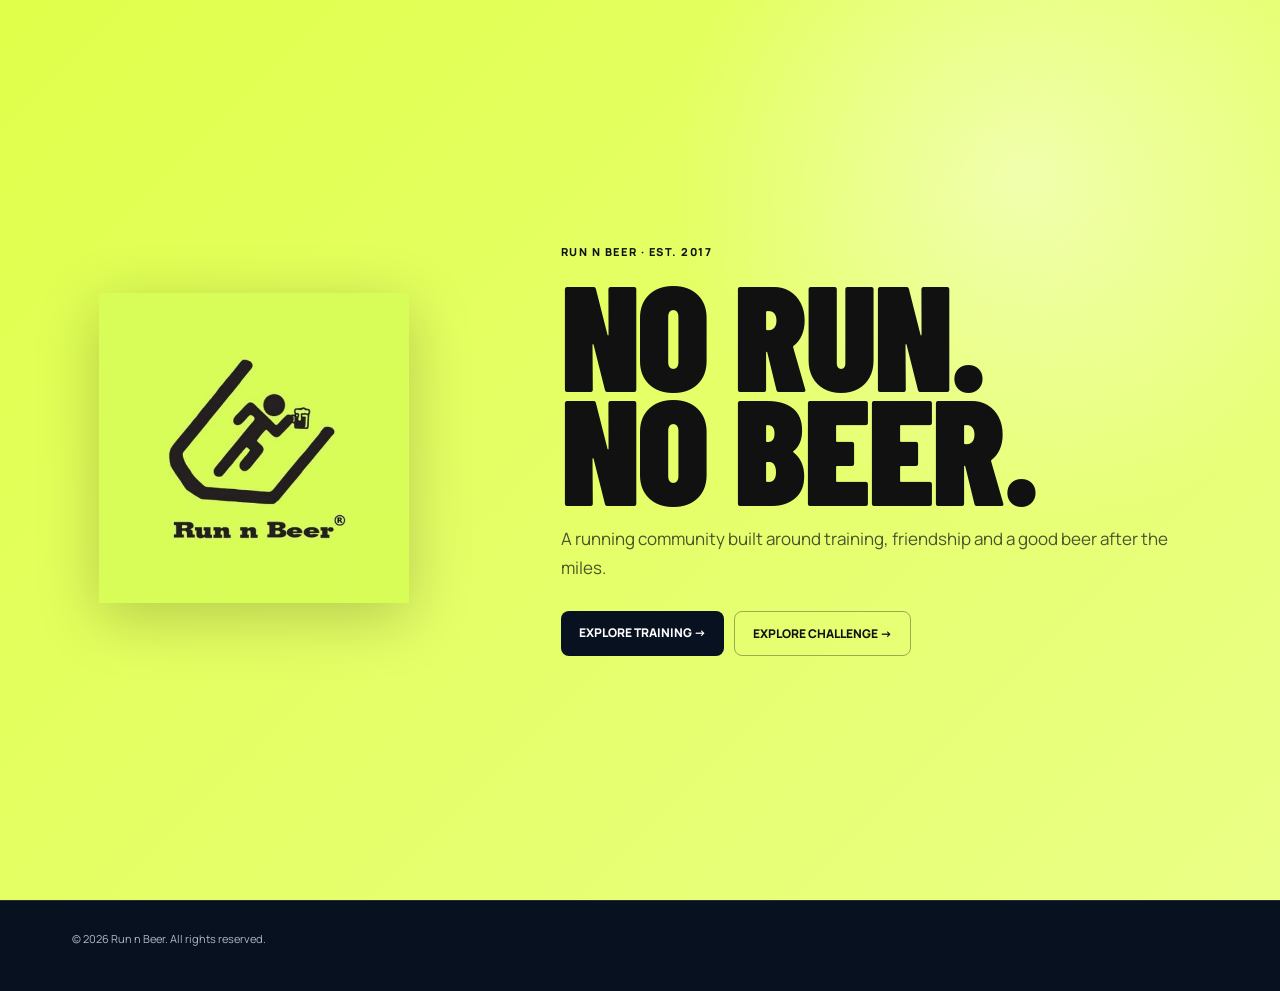
==== commit e2b6cca8: "Add GA4 tracking to index.html" ====
--- a/index.html
+++ b/index.html
@@ -24,6 +24,14 @@
     .home-note{margin-top:28px;font-size:11px;font-weight:800;text-transform:uppercase;color:rgba(17,17,17,.55)}
     @media(max-width:760px){.home-grid{grid-template-columns:1fr;text-align:center}.home-logo{margin:auto}.home-copy{margin:auto}.home-actions{justify-content:center}.home-title{font-size:84px}}
   </style>
+<!-- Google tag (gtag.js) -->
+<script async src="https://www.googletagmanager.com/gtag/js?id=G-41J6EC0FBB"></script>
+<script>
+  window.dataLayer = window.dataLayer || [];
+  function gtag(){dataLayer.push(arguments);}
+  gtag('js', new Date());
+  gtag('config', 'G-41J6EC0FBB');
+</script>
 </head>
 <body class="rn-site">
   <main class="home-hero">
--- a/assets/css/site.css
+++ b/assets/css/site.css
@@ -1 +1 @@
-:root{--rn-navy:#08111f;--rn-navy2:#111f38;--rn-cream:#f7f1e3;--rn-orange:#f59e0b;--rn-lime:#dfff4a;--rn-muted:#aeb8c8;--rn-line:rgba(255,255,255,.12);--rn-ink:#142033}*{box-sizing:border-box}html{scroll-behavior:smooth}body.rn-site{margin:0;background:var(--rn-navy);color:#fff;font-family:Manrope,Arial,sans-serif;-webkit-font-smoothing:antialiased}body.rn-site a{color:inherit;text-decoration:none}.rn-wrap{max-width:1180px;margin:auto;padding:0 22px}.rn-breadcrumb{height:40px;display:flex;align-items:center;gap:8px;border-bottom:1px solid var(--rn-line);font-size:10px;font-weight:800;text-transform:uppercase;color:var(--rn-muted);white-space:nowrap;overflow:auto}.rn-breadcrumb a:hover{color:var(--rn-lime)}.rn-top{position:sticky;top:0;z-index:20;background:rgba(8,17,31,.92);backdrop-filter:blur(12px);border-bottom:1px solid var(--rn-line)}.rn-nav{height:64px;display:flex;align-items:center;justify-content:space-between;gap:20px}.rn-brand{display:flex;align-items:center;gap:10px;font:900 21px 'Barlow Condensed',sans-serif;text-transform:uppercase}.rn-brand img{width:34px;height:34px;border-radius:50%;object-fit:cover}.rn-brand b{color:var(--rn-orange)}.rn-links{display:flex;gap:22px;font-size:11px;font-weight:800;text-transform:uppercase;color:#d7deea}.rn-links a:hover{color:var(--rn-lime)}.rn-hero{position:relative;overflow:hidden;border-bottom:1px solid var(--rn-line);padding:86px 0 68px}.rn-hero:after{content:'R+B';position:absolute;right:-20px;bottom:-82px;font:900 clamp(180px,28vw,390px)/.7 'Barlow Condensed',sans-serif;color:rgba(255,255,255,.025);pointer-events:none}.rn-eyebrow{color:var(--rn-lime);font-size:11px;font-weight:800;text-transform:uppercase;letter-spacing:.13em}.rn-title{font:900 clamp(66px,10vw,128px)/.78 'Barlow Condensed',sans-serif;text-transform:uppercase;margin:18px 0 26px;max-width:900px}.rn-title .accent{color:var(--rn-orange)}.rn-lead{max-width:700px;color:var(--rn-muted);font-size:18px;line-height:1.7}.rn-actions{display:flex;gap:10px;flex-wrap:wrap;margin-top:28px}.rn-btn{display:inline-flex;align-items:center;justify-content:center;background:var(--rn-lime);color:#111!important;padding:13px 17px;border-radius:8px;font-size:12px;font-weight:900;text-transform:uppercase;transition:.18s}.rn-btn:hover{transform:translateY(-2px)}.rn-btn.secondary{background:transparent;color:#fff!important;border:1px solid var(--rn-line)}.rn-btn.secondary:hover{border-color:var(--rn-lime);color:var(--rn-lime)!important}.rn-section{padding:72px 0 94px}.rn-section-head{display:flex;justify-content:space-between;align-items:end;border-bottom:1px solid var(--rn-line);padding-bottom:18px;margin-bottom:32px}.rn-section-head h2{font:900 clamp(46px,7vw,76px)/.9 'Barlow Condensed',sans-serif;text-transform:uppercase;margin:5px 0}.rn-grid{display:grid;grid-template-columns:repeat(2,1fr);gap:14px}.rn-card{border:1px solid var(--rn-line);background:var(--rn-navy2);border-radius:16px;padding:28px;min-height:230px;display:flex;flex-direction:column;justify-content:space-between;transition:.18s}.rn-card:hover{transform:translateY(-3px);border-color:var(--rn-lime)}.rn-tag{font-size:10px;font-weight:900;color:var(--rn-orange);text-transform:uppercase;letter-spacing:.08em}.rn-card h2,.rn-card h3{font:900 44px/.95 'Barlow Condensed',sans-serif;text-transform:uppercase;margin:12px 0}.rn-card p{color:var(--rn-muted);line-height:1.65}.rn-go{font-size:11px;font-weight:900;text-transform:uppercase;color:var(--rn-lime);margin-top:24px}.rn-pills{display:flex;gap:9px;flex-wrap:wrap;margin-top:26px}.rn-pill{border:1px solid var(--rn-line);padding:8px 11px;border-radius:999px;font-size:10px;font-weight:800;text-transform:uppercase;color:#d7deea}.rn-footer{border-top:1px solid var(--rn-line);padding:30px 0 45px;color:var(--rn-muted);font-size:11px}.rn-footer-inner{display:flex;justify-content:space-between;gap:16px;flex-wrap:wrap}.rn-motto{font:800 15px 'Barlow Condensed',sans-serif;text-transform:uppercase;color:#fff}@media(max-width:760px){.rn-links{display:none}.rn-grid{grid-template-columns:1fr}.rn-hero{padding:64px 0 54px}.rn-title{font-size:72px}.rn-card{min-height:210px}.rn-footer-inner{display:block}.rn-motto{margin-top:8px}}+:root{--rn-navy:#08111f;--rn-navy2:#111f38;--rn-cream:#f7f1e3;--rn-orange:#f59e0b;--rn-lime:#dfff4a;--rn-muted:#aeb8c8;--rn-line:rgba(255,255,255,.12);--rn-ink:#142033}*{box-sizing:border-box}html{scroll-behavior:smooth}body.rn-site{margin:0;background:var(--rn-navy);color:#fff;font-family:Manrope,Arial,sans-serif;-webkit-font-smoothing:antialiased}body.rn-site a{color:inherit;text-decoration:none}.rn-wrap{max-width:1180px;margin:auto;padding:0 22px}.rn-breadcrumb{height:40px;display:flex;align-items:center;gap:8px;border-bottom:1px solid var(--rn-line);font-size:10px;font-weight:800;text-transform:uppercase;color:var(--rn-muted);white-space:nowrap;overflow:auto}.rn-breadcrumb a:hover{color:var(--rn-lime)}.rn-top{position:sticky;top:0;z-index:20;background:rgba(8,17,31,.92);backdrop-filter:blur(12px);border-bottom:1px solid var(--rn-line)}.rn-nav{height:64px;display:flex;align-items:center;justify-content:space-between;gap:20px}.rn-brand{display:flex;align-items:center;gap:10px;font:900 21px 'Barlow Condensed',sans-serif;text-transform:uppercase}.rn-brand img{width:42px;height:42px;border-radius:50%;object-fit:cover}.rn-brand b{color:var(--rn-orange)}.rn-links{display:flex;gap:22px;font-size:11px;font-weight:800;text-transform:uppercase;color:#d7deea}.rn-links a:hover{color:var(--rn-lime)}.rn-hero{position:relative;overflow:hidden;border-bottom:1px solid var(--rn-line);padding:86px 0 68px}.rn-hero:after{content:'R+B';position:absolute;right:-20px;bottom:-82px;font:900 clamp(180px,28vw,390px)/.7 'Barlow Condensed',sans-serif;color:rgba(255,255,255,.025);pointer-events:none}.rn-eyebrow{color:var(--rn-lime);font-size:11px;font-weight:800;text-transform:uppercase;letter-spacing:.13em}.rn-title{font:900 clamp(66px,10vw,128px)/.78 'Barlow Condensed',sans-serif;text-transform:uppercase;margin:18px 0 26px;max-width:900px}.rn-title .accent{color:var(--rn-orange)}.rn-lead{max-width:700px;color:var(--rn-muted);font-size:18px;line-height:1.7}.rn-actions{display:flex;gap:10px;flex-wrap:wrap;margin-top:28px}.rn-btn{display:inline-flex;align-items:center;justify-content:center;background:var(--rn-lime);color:#111!important;padding:13px 17px;border-radius:8px;font-size:12px;font-weight:900;text-transform:uppercase;transition:.18s}.rn-btn:hover{transform:translateY(-2px)}.rn-btn.secondary{background:transparent;color:#fff!important;border:1px solid var(--rn-line)}.rn-btn.secondary:hover{border-color:var(--rn-lime);color:var(--rn-lime)!important}.rn-section{padding:72px 0 94px}.rn-section-head{display:flex;justify-content:space-between;align-items:end;border-bottom:1px solid var(--rn-line);padding-bottom:18px;margin-bottom:32px}.rn-section-head h2{font:900 clamp(46px,7vw,76px)/.9 'Barlow Condensed',sans-serif;text-transform:uppercase;margin:5px 0}.rn-grid{display:grid;grid-template-columns:repeat(2,1fr);gap:14px}.rn-card{border:1px solid var(--rn-line);background:var(--rn-navy2);border-radius:16px;padding:28px;min-height:230px;display:flex;flex-direction:column;justify-content:space-between;transition:.18s}.rn-card:hover{transform:translateY(-3px);border-color:var(--rn-lime)}.rn-tag{font-size:10px;font-weight:900;color:var(--rn-orange);text-transform:uppercase;letter-spacing:.08em}.rn-card h2,.rn-card h3{font:900 44px/.95 'Barlow Condensed',sans-serif;text-transform:uppercase;margin:12px 0}.rn-card p{color:var(--rn-muted);line-height:1.65}.rn-go{font-size:11px;font-weight:900;text-transform:uppercase;color:var(--rn-lime);margin-top:24px}.rn-pills{display:flex;gap:9px;flex-wrap:wrap;margin-top:26px}.rn-pill{border:1px solid var(--rn-line);padding:8px 11px;border-radius:999px;font-size:10px;font-weight:800;text-transform:uppercase;color:#d7deea}.rn-footer{border-top:1px solid var(--rn-line);padding:30px 0 45px;color:var(--rn-muted);font-size:11px}.rn-footer-inner{display:flex;justify-content:space-between;gap:16px;flex-wrap:wrap}.rn-motto{font:800 15px 'Barlow Condensed',sans-serif;text-transform:uppercase;color:#fff}@media(max-width:760px){.rn-links{display:none}.rn-grid{grid-template-columns:1fr}.rn-hero{padding:64px 0 54px}.rn-title{font-size:72px}.rn-card{min-height:210px}.rn-footer-inner{display:block}.rn-motto{margin-top:8px}}
